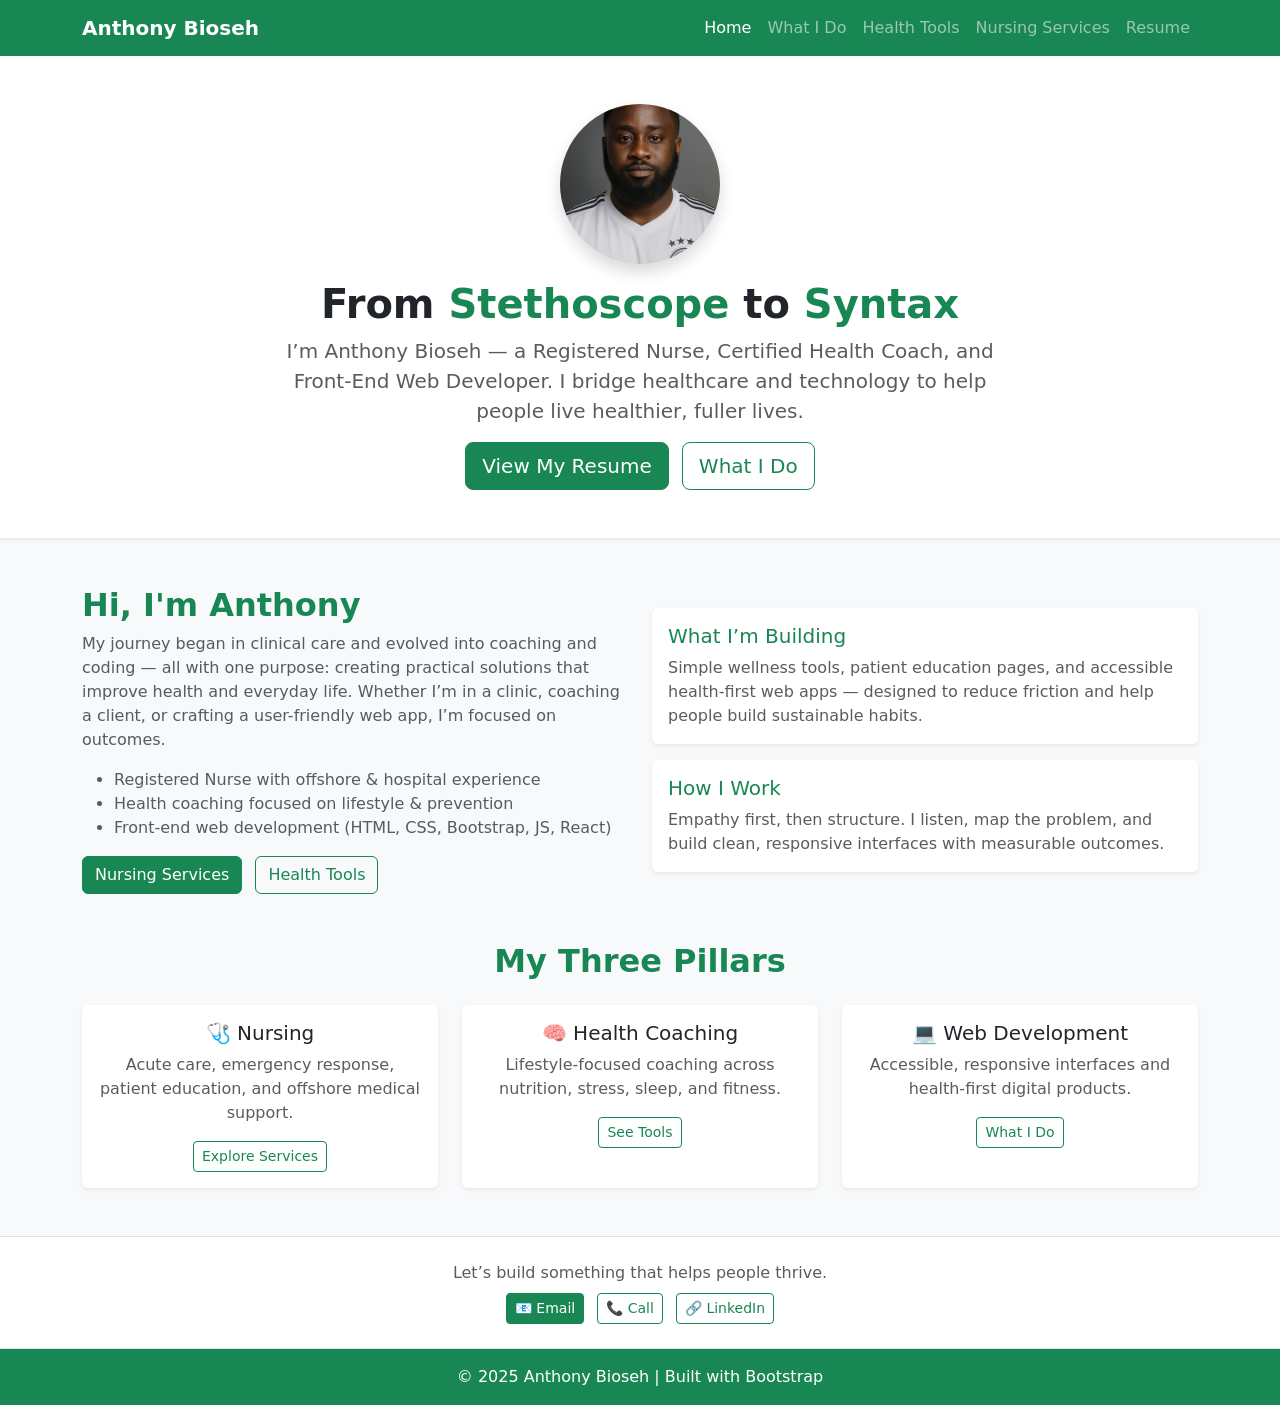
==== index.html @ a43167f5 "Add files via upload" ====
<!DOCTYPE html>
<html lang="en">
<head>
  <meta charset="UTF-8" />
  <meta name="viewport" content="width=device-width, initial-scale=1.0"/>
  <title>Anthony Bioseh | Home</title>
  <!-- Bootstrap CSS -->
  <link href="https://cdn.jsdelivr.net/npm/bootstrap@5.3.3/dist/css/bootstrap.min.css" rel="stylesheet">
  <style>
    /* Small custom touches for your brand */
    .brand-accent { color: #198754; } /* Bootstrap's green */
    .hero-img {
      width: 160px; height: 160px; object-fit: cover;
    }
    .lead-small { max-width: 720px; margin: 0 auto; }
  </style>
</head>
<body class="bg-light">

  <!-- Navbar -->
  <nav class="navbar navbar-expand-lg navbar-dark bg-success">
    <div class="container">
      <a class="navbar-brand fw-bold" href="./index.html">Anthony Bioseh</a>
      <button class="navbar-toggler" type="button" data-bs-toggle="collapse" data-bs-target="#navbarNav">
        <span class="navbar-toggler-icon"></span>
      </button>
      <div class="collapse navbar-collapse" id="navbarNav">
        <ul class="navbar-nav ms-auto">
          <li class="nav-item"><a class="nav-link active" href="./index.html">Home</a></li>
          <li class="nav-item"><a class="nav-link" href="./what-i-do.html">What I Do</a></li>
          <li class="nav-item"><a class="nav-link" href="./health-tools.html">Health Tools</a></li>
          <li class="nav-item"><a class="nav-link" href="./nursing-services.html">Nursing Services</a></li>
          <li class="nav-item"><a class="nav-link" href="./resume.html">Resume</a></li>
        </ul>
      </div>
    </div>
  </nav>

  <!-- Hero -->
  <header class="py-5 bg-white shadow-sm text-center">
    <div class="container">
      <!-- Replace src with your real image file (e.g., my_photo.jpg) -->
      <img src="./my_photo.jpg" alt="Anthony Bioseh" class="rounded-circle shadow hero-img mb-3">
      <h1 class="fw-bold">From <span class="brand-accent">Stethoscope</span> to <span class="brand-accent">Syntax</span></h1>
      <p class="lead text-muted lead-small">
        I’m Anthony Bioseh — a Registered Nurse, Certified Health Coach, and Front-End Web Developer.
        I bridge healthcare and technology to help people live healthier, fuller lives.
      </p>
      <div class="mt-3">
        <a href="./resume.html" class="btn btn-success btn-lg me-2">View My Resume</a>
        <a href="./what-i-do.html" class="btn btn-outline-success btn-lg">What I Do</a>
      </div>
    </div>
  </header>

  <!-- About / Quick Intro -->
  <section class="py-5">
    <div class="container">
      <div class="row align-items-center g-4">
        <div class="col-lg-6">
          <h2 class="fw-bold brand-accent">Hi, I'm Anthony</h2>
          <p class="text-muted">
            My journey began in clinical care and evolved into coaching and coding — all with one purpose:
            creating practical solutions that improve health and everyday life. Whether I’m in a clinic,
            coaching a client, or crafting a user-friendly web app, I’m focused on outcomes.
          </p>
          <ul class="text-muted mb-3">
            <li>Registered Nurse with offshore & hospital experience</li>
            <li>Health coaching focused on lifestyle & prevention</li>
            <li>Front-end web development (HTML, CSS, Bootstrap, JS, React)</li>
          </ul>
          <a href="./nursing-service.html" class="btn btn-success me-2">Nursing Services</a>
          <a href="./health-tools.html" class="btn btn-outline-success">Health Tools</a>
        </div>
        <div class="col-lg-6">
          <div class="card shadow-sm border-0">
            <div class="card-body">
              <h3 class="h5 brand-accent">What I’m Building</h3>
              <p class="text-muted mb-0">
                Simple wellness tools, patient education pages, and accessible health-first web apps —
                designed to reduce friction and help people build sustainable habits.
              </p>
            </div>
          </div>
          <div class="card shadow-sm border-0 mt-3">
            <div class="card-body">
              <h3 class="h5 brand-accent">How I Work</h3>
              <p class="text-muted mb-0">
                Empathy first, then structure. I listen, map the problem, and build clean,
                responsive interfaces with measurable outcomes.
              </p>
            </div>
          </div>
        </div>
      </div>
    </div>
  </section>

  <!-- Three Pillars -->
  <section class="pb-5">
    <div class="container">
      <h2 class="text-center fw-bold mb-4 brand-accent">My Three Pillars</h2>
      <div class="row g-4">
        <div class="col-md-4">
          <div class="card h-100 shadow-sm border-0">
            <div class="card-body text-center">
              <h3 class="h5">🩺 Nursing</h3>
              <p class="text-muted">Acute care, emergency response, patient education, and offshore medical support.</p>
              <a href="./nursing-service.html" class="btn btn-outline-success btn-sm">Explore Services</a>
            </div>
          </div>
        </div>
        <div class="col-md-4">
          <div class="card h-100 shadow-sm border-0">
            <div class="card-body text-center">
              <h3 class="h5">🧠 Health Coaching</h3>
              <p class="text-muted">Lifestyle-focused coaching across nutrition, stress, sleep, and fitness.</p>
              <a href="./health-tools.html" class="btn btn-outline-success btn-sm">See Tools</a>
            </div>
          </div>
        </div>
        <div class="col-md-4">
          <div class="card h-100 shadow-sm border-0">
            <div class="card-body text-center">
              <h3 class="h5">💻 Web Development</h3>
              <p class="text-muted">Accessible, responsive interfaces and health-first digital products.</p>
              <a href="./what-i-do.html" class="btn btn-outline-success btn-sm">What I Do</a>
            </div>
          </div>
        </div>
      </div>
    </div>
  </section>

  <!-- Contact Strip -->
  <section class="py-4 bg-white border-top border-bottom">
    <div class="container text-center">
      <p class="mb-2 text-muted">Let’s build something that helps people thrive.</p>
      <a href="mailto:mrbioseh@gmail.com" class="btn btn-success btn-sm me-2">📧 Email</a>
      <a href="tel:+2348169589635" class="btn btn-outline-success btn-sm me-2">📞 Call</a>
      <a href="https://www.linkedin.com/in/anthony-bioseh-8a9b2b371" target="_blank" rel="noopener" class="btn btn-outline-success btn-sm">🔗 LinkedIn</a>
    </div>
  </section>

  <!-- Footer -->
  <footer class="bg-success text-white text-center py-3">
    <p class="mb-0">&copy; 2025 Anthony Bioseh | Built with Bootstrap</p>
  </footer>

  <!-- Bootstrap JS -->
  <script src="https://cdn.jsdelivr.net/npm/bootstrap@5.3.3/dist/js/bootstrap.bundle.min.js"></script>
</body>
</html>
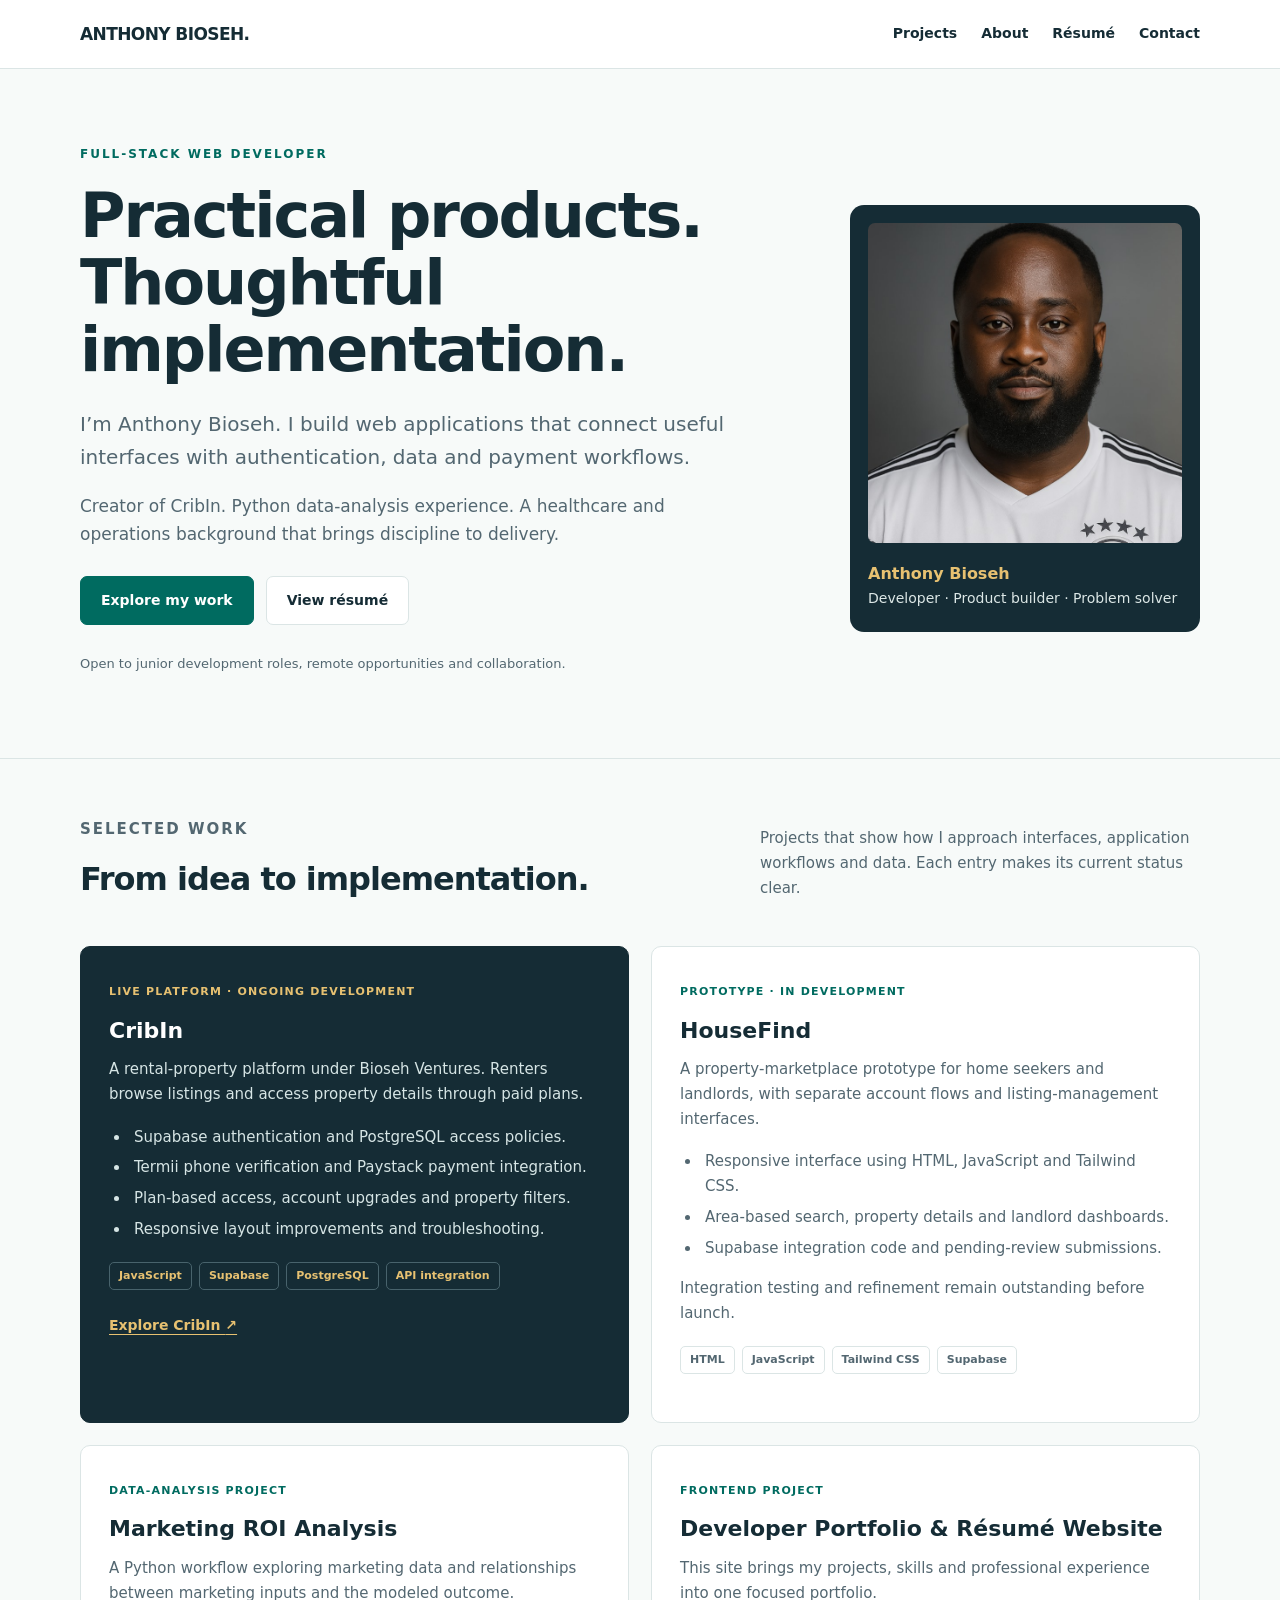
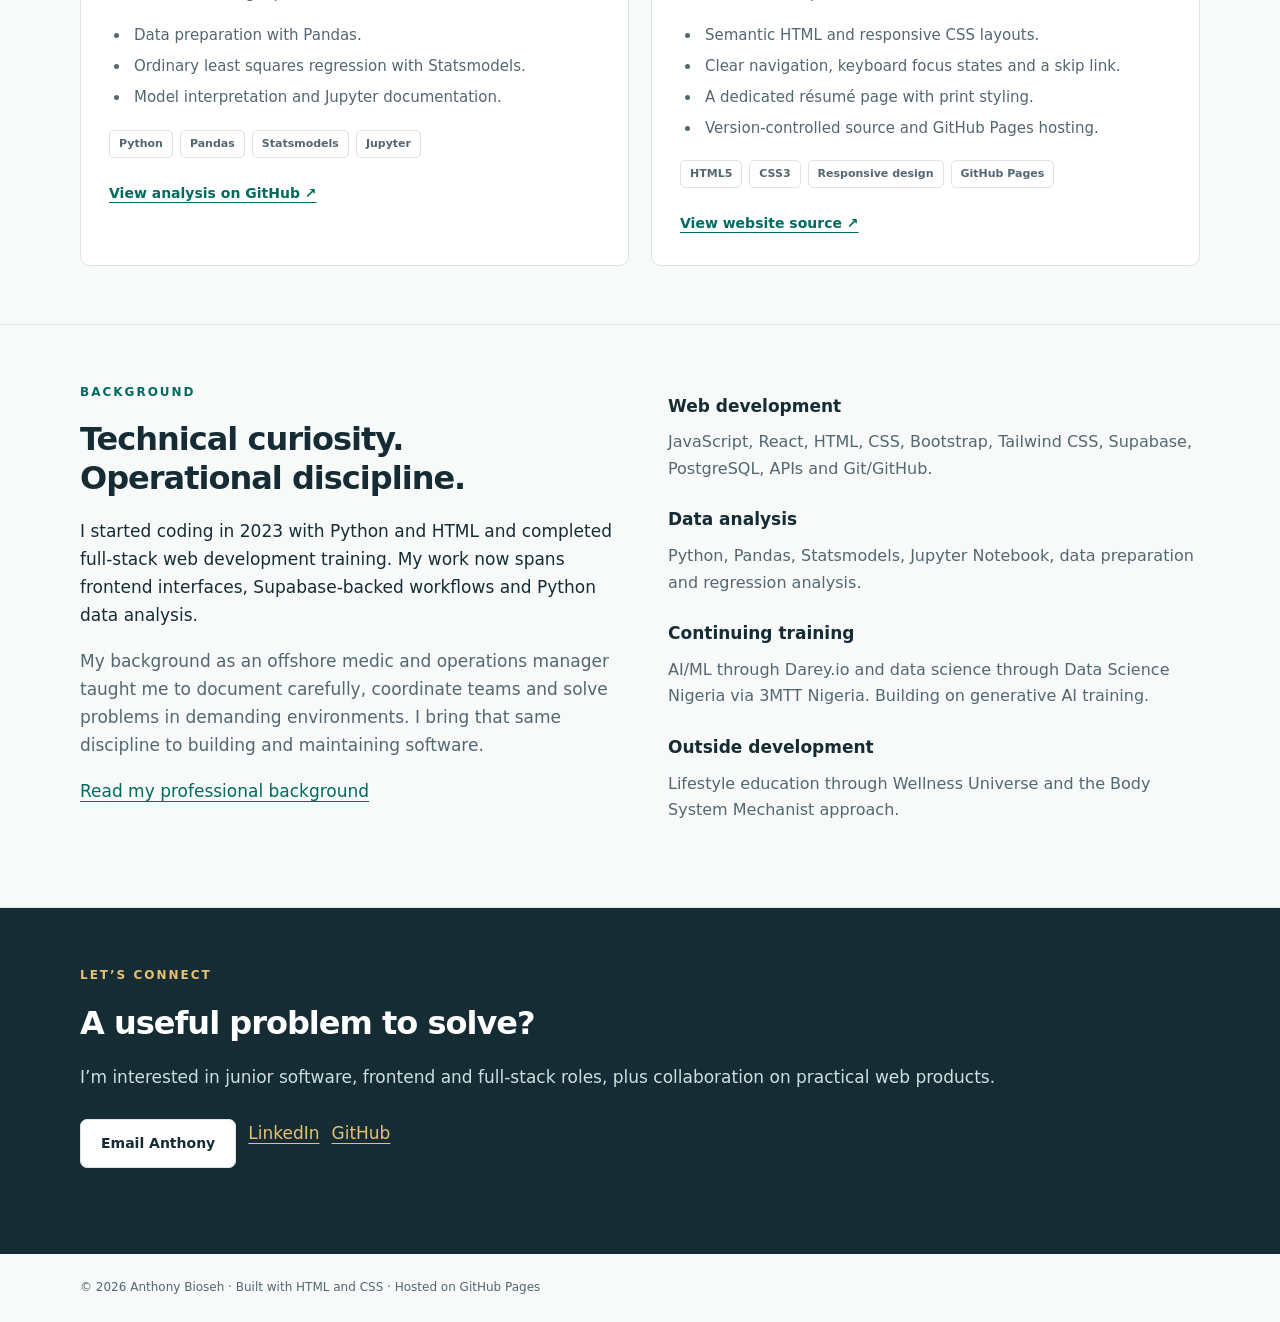
==== commit 5c2faf77: "Refresh developer portfolio and résumé Replace the homepage and résumé with a responsive developer p" ====
--- a/index.html
+++ b/index.html
@@ -1,153 +1,12 @@
-<!DOCTYPE html>
-<html lang="en">
-<head>
-  <meta charset="UTF-8" />
-  <meta name="viewport" content="width=device-width, initial-scale=1.0"/>
-  <title>Anthony Bioseh | Home</title>
-  <!-- Bootstrap CSS -->
-  <link href="https://cdn.jsdelivr.net/npm/bootstrap@5.3.3/dist/css/bootstrap.min.css" rel="stylesheet">
-  <style>
-    /* Small custom touches for your brand */
-    .brand-accent { color: #198754; } /* Bootstrap's green */
-    .hero-img {
-      width: 160px; height: 160px; object-fit: cover;
-    }
-    .lead-small { max-width: 720px; margin: 0 auto; }
-  </style>
-</head>
-<body class="bg-light">
-
-  <!-- Navbar -->
-  <nav class="navbar navbar-expand-lg navbar-dark bg-success">
-    <div class="container">
-      <a class="navbar-brand fw-bold" href="./index.html">Anthony Bioseh</a>
-      <button class="navbar-toggler" type="button" data-bs-toggle="collapse" data-bs-target="#navbarNav">
-        <span class="navbar-toggler-icon"></span>
-      </button>
-      <div class="collapse navbar-collapse" id="navbarNav">
-        <ul class="navbar-nav ms-auto">
-          <li class="nav-item"><a class="nav-link active" href="./index.html">Home</a></li>
-          <li class="nav-item"><a class="nav-link" href="./what-i-do.html">What I Do</a></li>
-          <li class="nav-item"><a class="nav-link" href="./health-tools.html">Health Tools</a></li>
-          <li class="nav-item"><a class="nav-link" href="./nursing-services.html">Nursing Services</a></li>
-          <li class="nav-item"><a class="nav-link" href="./resume.html">Resume</a></li>
-        </ul>
-      </div>
-    </div>
-  </nav>
-
-  <!-- Hero -->
-  <header class="py-5 bg-white shadow-sm text-center">
-    <div class="container">
-      <!-- Replace src with your real image file (e.g., my_photo.jpg) -->
-      <img src="./my_photo.jpg" alt="Anthony Bioseh" class="rounded-circle shadow hero-img mb-3">
-      <h1 class="fw-bold">From <span class="brand-accent">Stethoscope</span> to <span class="brand-accent">Syntax</span></h1>
-      <p class="lead text-muted lead-small">
-        I’m Anthony Bioseh — a Registered Nurse, Certified Health Coach, and Front-End Web Developer.
-        I bridge healthcare and technology to help people live healthier, fuller lives.
-      </p>
-      <div class="mt-3">
-        <a href="./resume.html" class="btn btn-success btn-lg me-2">View My Resume</a>
-        <a href="./what-i-do.html" class="btn btn-outline-success btn-lg">What I Do</a>
-      </div>
-    </div>
-  </header>
-
-  <!-- About / Quick Intro -->
-  <section class="py-5">
-    <div class="container">
-      <div class="row align-items-center g-4">
-        <div class="col-lg-6">
-          <h2 class="fw-bold brand-accent">Hi, I'm Anthony</h2>
-          <p class="text-muted">
-            My journey began in clinical care and evolved into coaching and coding — all with one purpose:
-            creating practical solutions that improve health and everyday life. Whether I’m in a clinic,
-            coaching a client, or crafting a user-friendly web app, I’m focused on outcomes.
-          </p>
-          <ul class="text-muted mb-3">
-            <li>Registered Nurse with offshore & hospital experience</li>
-            <li>Health coaching focused on lifestyle & prevention</li>
-            <li>Front-end web development (HTML, CSS, Bootstrap, JS, React)</li>
-          </ul>
-          <a href="./nursing-service.html" class="btn btn-success me-2">Nursing Services</a>
-          <a href="./health-tools.html" class="btn btn-outline-success">Health Tools</a>
-        </div>
-        <div class="col-lg-6">
-          <div class="card shadow-sm border-0">
-            <div class="card-body">
-              <h3 class="h5 brand-accent">What I’m Building</h3>
-              <p class="text-muted mb-0">
-                Simple wellness tools, patient education pages, and accessible health-first web apps —
-                designed to reduce friction and help people build sustainable habits.
-              </p>
-            </div>
-          </div>
-          <div class="card shadow-sm border-0 mt-3">
-            <div class="card-body">
-              <h3 class="h5 brand-accent">How I Work</h3>
-              <p class="text-muted mb-0">
-                Empathy first, then structure. I listen, map the problem, and build clean,
-                responsive interfaces with measurable outcomes.
-              </p>
-            </div>
-          </div>
-        </div>
-      </div>
-    </div>
-  </section>
-
-  <!-- Three Pillars -->
-  <section class="pb-5">
-    <div class="container">
-      <h2 class="text-center fw-bold mb-4 brand-accent">My Three Pillars</h2>
-      <div class="row g-4">
-        <div class="col-md-4">
-          <div class="card h-100 shadow-sm border-0">
-            <div class="card-body text-center">
-              <h3 class="h5">🩺 Nursing</h3>
-              <p class="text-muted">Acute care, emergency response, patient education, and offshore medical support.</p>
-              <a href="./nursing-service.html" class="btn btn-outline-success btn-sm">Explore Services</a>
-            </div>
-          </div>
-        </div>
-        <div class="col-md-4">
-          <div class="card h-100 shadow-sm border-0">
-            <div class="card-body text-center">
-              <h3 class="h5">🧠 Health Coaching</h3>
-              <p class="text-muted">Lifestyle-focused coaching across nutrition, stress, sleep, and fitness.</p>
-              <a href="./health-tools.html" class="btn btn-outline-success btn-sm">See Tools</a>
-            </div>
-          </div>
-        </div>
-        <div class="col-md-4">
-          <div class="card h-100 shadow-sm border-0">
-            <div class="card-body text-center">
-              <h3 class="h5">💻 Web Development</h3>
-              <p class="text-muted">Accessible, responsive interfaces and health-first digital products.</p>
-              <a href="./what-i-do.html" class="btn btn-outline-success btn-sm">What I Do</a>
-            </div>
-          </div>
-        </div>
-      </div>
-    </div>
-  </section>
-
-  <!-- Contact Strip -->
-  <section class="py-4 bg-white border-top border-bottom">
-    <div class="container text-center">
-      <p class="mb-2 text-muted">Let’s build something that helps people thrive.</p>
-      <a href="mailto:mrbioseh@gmail.com" class="btn btn-success btn-sm me-2">📧 Email</a>
-      <a href="tel:+2348169589635" class="btn btn-outline-success btn-sm me-2">📞 Call</a>
-      <a href="https://www.linkedin.com/in/anthony-bioseh-8a9b2b371" target="_blank" rel="noopener" class="btn btn-outline-success btn-sm">🔗 LinkedIn</a>
-    </div>
-  </section>
-
-  <!-- Footer -->
-  <footer class="bg-success text-white text-center py-3">
-    <p class="mb-0">&copy; 2025 Anthony Bioseh | Built with Bootstrap</p>
-  </footer>
-
-  <!-- Bootstrap JS -->
-  <script src="https://cdn.jsdelivr.net/npm/bootstrap@5.3.3/dist/js/bootstrap.bundle.min.js"></script>
-</body>
-</html>
+<!doctype html>
+<html lang="en"><head><meta charset="utf-8"><meta name="viewport" content="width=device-width,initial-scale=1"><title>Anthony Bioseh | Full-Stack Developer &amp; Portfolio</title><meta name="description" content="Anthony Bioseh’s developer portfolio: CribIn rental platform, HouseFind marketplace prototype, Python marketing analysis and a responsive résumé website."><link rel="stylesheet" href="styles.css"></head>
+<body><a class="skip" href="#main">Skip to content</a><nav class="nav" aria-label="Main navigation"><div class="wrap"><a class="brand" href="index.html">ANTHONY BIOSEH<span aria-hidden="true">.</span></a><div class="navlinks"><a href="#projects">Projects</a><a href="#about">About</a><a href="resume.html">Résumé</a><a href="#contact">Contact</a></div></div></nav>
+<main id="main"><header class="hero wrap"><div><p class="eyebrow">Full-stack web developer</p><h1>Practical products.<br>Thoughtful implementation.</h1><p class="lead">I’m Anthony Bioseh. I build web applications that connect useful interfaces with authentication, data and payment workflows.</p><p class="muted">Creator of CribIn. Python data-analysis experience. A healthcare and operations background that brings discipline to delivery.</p><div class="actions"><a class="button" href="#projects">Explore my work</a><a class="button secondary" href="resume.html">View résumé</a></div><p class="availability">Open to junior development roles, remote opportunities and collaboration.</p></div><div class="portrait"><img src="my_photo.jpg" alt="Anthony Bioseh" width="320" height="320"><p><strong>Anthony Bioseh</strong>Developer · Product builder · Problem solver</p></div></header>
+<section class="section" id="projects"><div class="wrap"><div class="section-intro"><div><p class="eyebrow">Selected work</p><h2>From idea to implementation.</h2></div><p>Projects that show how I approach interfaces, application workflows and data. Each entry makes its current status clear.</p></div><div class="grid">
+<article class="card featured"><span class="status">Live platform · Ongoing development</span><h3>CribIn</h3><p>A rental-property platform under Bioseh Ventures. Renters browse listings and access property details through paid plans.</p><ul><li>Supabase authentication and PostgreSQL access policies.</li><li>Termii phone verification and Paystack payment integration.</li><li>Plan-based access, account upgrades and property filters.</li><li>Responsive layout improvements and troubleshooting.</li></ul><div class="tags"><span class="tag">JavaScript</span><span class="tag">Supabase</span><span class="tag">PostgreSQL</span><span class="tag">API integration</span></div><a href="https://www.cribin.ng" target="_blank" rel="noopener noreferrer">Explore CribIn <span aria-hidden="true">↗</span></a></article>
+<article class="card"><span class="status">Prototype · In development</span><h3>HouseFind</h3><p>A property-marketplace prototype for home seekers and landlords, with separate account flows and listing-management interfaces.</p><ul><li>Responsive interface using HTML, JavaScript and Tailwind CSS.</li><li>Area-based search, property details and landlord dashboards.</li><li>Supabase integration code and pending-review submissions.</li></ul><p>Integration testing and refinement remain outstanding before launch.</p><div class="tags"><span class="tag">HTML</span><span class="tag">JavaScript</span><span class="tag">Tailwind CSS</span><span class="tag">Supabase</span></div></article>
+<article class="card"><span class="status">Data-analysis project</span><h3>Marketing ROI Analysis</h3><p>A Python workflow exploring marketing data and relationships between marketing inputs and the modeled outcome.</p><ul><li>Data preparation with Pandas.</li><li>Ordinary least squares regression with Statsmodels.</li><li>Model interpretation and Jupyter documentation.</li></ul><div class="tags"><span class="tag">Python</span><span class="tag">Pandas</span><span class="tag">Statsmodels</span><span class="tag">Jupyter</span></div><a href="https://github.com/buchz360/marketing-roi-analysis" target="_blank" rel="noopener noreferrer">View analysis on GitHub <span aria-hidden="true">↗</span></a></article>
+<article class="card"><span class="status">Frontend project</span><h3>Developer Portfolio &amp; Résumé Website</h3><p>This site brings my projects, skills and professional experience into one focused portfolio.</p><ul><li>Semantic HTML and responsive CSS layouts.</li><li>Clear navigation, keyboard focus states and a skip link.</li><li>A dedicated résumé page with print styling.</li><li>Version-controlled source and GitHub Pages hosting.</li></ul><div class="tags"><span class="tag">HTML5</span><span class="tag">CSS3</span><span class="tag">Responsive design</span><span class="tag">GitHub Pages</span></div><a href="https://github.com/buchz360/Modified-Resume" target="_blank" rel="noopener noreferrer">View website source <span aria-hidden="true">↗</span></a></article>
+</div></div></section>
+<section class="section" id="about"><div class="wrap split"><div><p class="eyebrow">Background</p><h2>Technical curiosity.<br>Operational discipline.</h2><p>I started coding in 2023 with Python and HTML and completed full-stack web development training. My work now spans frontend interfaces, Supabase-backed workflows and Python data analysis.</p><p class="muted">My background as an offshore medic and operations manager taught me to document carefully, coordinate teams and solve problems in demanding environments. I bring that same discipline to building and maintaining software.</p><a href="resume.html">Read my professional background</a></div><div><div class="skill-block"><h3>Web development</h3><p>JavaScript, React, HTML, CSS, Bootstrap, Tailwind CSS, Supabase, PostgreSQL, APIs and Git/GitHub.</p></div><div class="skill-block"><h3>Data analysis</h3><p>Python, Pandas, Statsmodels, Jupyter Notebook, data preparation and regression analysis.</p></div><div class="skill-block"><h3>Continuing training</h3><p>AI/ML through Darey.io and data science through Data Science Nigeria via 3MTT Nigeria. Building on generative AI training.</p></div><div class="skill-block"><h3>Outside development</h3><p>Lifestyle education through Wellness Universe and the Body System Mechanist approach.</p></div></div></div></section>
+<section class="section contact" id="contact"><div class="wrap"><p class="eyebrow" style="color:var(--gold)">Let’s connect</p><h2>A useful problem to solve?</h2><p class="muted">I’m interested in junior software, frontend and full-stack roles, plus collaboration on practical web products.</p><div class="actions"><a class="button secondary" href="mailto:mrbioseh@gmail.com">Email Anthony</a><a href="https://www.linkedin.com/in/abtony/" target="_blank" rel="noopener noreferrer">LinkedIn</a><a href="https://github.com/buchz360" target="_blank" rel="noopener noreferrer">GitHub</a></div></div></section></main><footer><div class="wrap">© 2026 Anthony Bioseh · Built with HTML and CSS · Hosted on GitHub Pages</div></footer></body></html>
--- a/styles.css
+++ b/styles.css
@@ -0,0 +1 @@
+:root{--ink:#152c35;--muted:#536771;--accent:#006b60;--line:#dbe5e5;--paper:#f7faf9;--gold:#e7c171}*{box-sizing:border-box}html{scroll-behavior:smooth;scroll-padding-top:90px}body{margin:0;background:var(--paper);color:var(--ink);font:17px/1.65 system-ui,-apple-system,BlinkMacSystemFont,"Segoe UI",sans-serif}a{color:var(--accent);text-underline-offset:4px}a:hover{text-decoration:underline}a:focus-visible,button:focus-visible{outline:3px solid #b77700;outline-offset:5px}.wrap{width:min(1120px,calc(100% - 48px));margin:auto}.skip{position:absolute;top:-80px;background:white;padding:12px;z-index:5}.skip:focus{top:8px}.nav{background:#fff;border-bottom:1px solid var(--line)}.nav .wrap{display:flex;align-items:center;justify-content:space-between;gap:20px;padding:20px 0}.brand{font-weight:800;color:var(--ink);text-decoration:none;letter-spacing:-.6px}.navlinks{display:flex;gap:24px;flex-wrap:wrap}.navlinks a{font-size:14px;font-weight:650;color:var(--ink);text-decoration:none}.navlinks a:hover{text-decoration:underline}.eyebrow{color:var(--accent);font-weight:750;letter-spacing:2px;font-size:12px;text-transform:uppercase}.hero{display:grid;grid-template-columns:1.7fr 1fr;gap:70px;align-items:center;padding:76px 0 66px}h1{font-size:clamp(38px,5vw,62px);line-height:1.08;letter-spacing:-2px;margin:16px 0 24px;max-width:750px}h2{font-size:32px;line-height:1.2;letter-spacing:-1px;margin:8px 0 20px}h3{font-size:22px;line-height:1.35;margin:12px 0}p{margin:0 0 18px}.muted,.lead{color:var(--muted)}.lead{font-size:20px;max-width:680px}.actions{display:flex;flex-wrap:wrap;gap:12px;margin:28px 0}.button{display:inline-block;background:var(--accent);border:1px solid var(--accent);border-radius:7px;color:#fff;font-size:14px;font-weight:700;padding:12px 20px;text-decoration:none;cursor:pointer;font-family:inherit}.button.secondary{background:white;color:var(--ink);border-color:var(--line)}.portrait{background:var(--ink);padding:18px 18px 22px;border-radius:14px;color:#fff;max-width:350px;justify-self:end}.portrait img{display:block;width:100%;aspect-ratio:1/1;object-fit:cover;object-position:center 30%;border-radius:7px}.portrait p{margin:18px 0 0;font-size:14px;color:#dce7e6}.portrait strong{display:block;color:var(--gold);font-size:16px}.availability{font-size:13px;color:var(--muted)}.section{padding:58px 0;border-top:1px solid var(--line)}.section-intro{display:flex;justify-content:space-between;gap:30px;align-items:end;margin-bottom:28px}.section-intro p{max-width:440px;color:var(--muted);font-size:15px}.grid{display:grid;grid-template-columns:repeat(2,minmax(0,1fr));gap:22px}.card{border:1px solid var(--line);border-radius:10px;background:#fff;padding:28px}.card.featured{background:var(--ink);color:#fff;border-color:var(--ink)}.card.featured p,.card.featured li{color:#d6e5e5}.card.featured a{color:var(--gold)}.card.featured .tag{color:var(--gold);border-color:#48636c}.status{font-size:11px;font-weight:800;letter-spacing:1.2px;text-transform:uppercase;color:var(--accent)}.featured .status{color:var(--gold)}.card p,.card li{font-size:15px;color:var(--muted)}ul{padding-left:21px;margin:16px 0}li{padding-left:4px;margin:6px 0}.tags{display:flex;flex-wrap:wrap;gap:7px;margin:20px 0}.tag{padding:4px 9px;border:1px solid var(--line);border-radius:5px;font-size:11px;font-weight:700;color:var(--muted)}.card a{font-weight:750;font-size:14px}.split{display:grid;grid-template-columns:1fr 1fr;gap:56px}.skill-block{margin-bottom:26px}.skill-block h3{font-size:17px}.skill-block p{font-size:16px;color:var(--muted)}.contact{background:var(--ink);color:white}.contact .muted{color:#cddfde}.contact a{color:var(--gold)}footer{padding:24px 0;font-size:12px;color:var(--muted)}.resume-header{padding:60px 0 36px}.resume-header h1{margin:10px 0}.resume-title{font-size:23px;color:var(--accent)}.resume-layout{display:grid;grid-template-columns:2fr 1fr;gap:48px;padding-bottom:70px}.resume-section{padding:25px 0;border-top:1px solid var(--line)}.resume-section h2{font-size:23px}.entry{margin:26px 0}.entry h3{font-size:18px;margin-bottom:3px}.entry p,.entry li{font-size:15px}.entry .meta{font-size:12px;letter-spacing:.3px;color:var(--muted)}aside .resume-section{padding:23px 0}aside p{font-size:14px}.print-note{font-size:12px}.resume-header .actions{margin-bottom:0}@media(max-width:760px){.wrap{width:calc(100% - 36px)}.nav .wrap{align-items:flex-start;flex-direction:column;gap:12px}.navlinks{gap:18px}.hero{grid-template-columns:1fr;gap:32px;padding:45px 0}.portrait{max-width:260px;justify-self:start}.grid,.split,.resume-layout{grid-template-columns:1fr}.section{padding:42px 0}.section-intro{display:block}.card{padding:22px}.resume-layout{gap:0}.lead{font-size:18px}h1{letter-spacing:-1.5px}.resume-header{padding-top:38px}}@media(prefers-reduced-motion:reduce){html{scroll-behavior:auto}}@media print{body{background:white;font-size:11pt}.nav,.actions,.print-note,.skip,footer{display:none}.wrap{width:100%}.resume-header{padding:0 0 15px}.resume-header h1{font-size:30pt}.resume-layout{display:block}.resume-section{padding:12px 0}.entry{break-inside:avoid;margin:15px 0}.entry p,.entry li,aside p{font-size:10pt}.resume-section h2{font-size:16pt}.resume-title{font-size:14pt}a{color:inherit;text-decoration:none}.resume-layout aside{display:block}.tags{margin:8px 0}}
